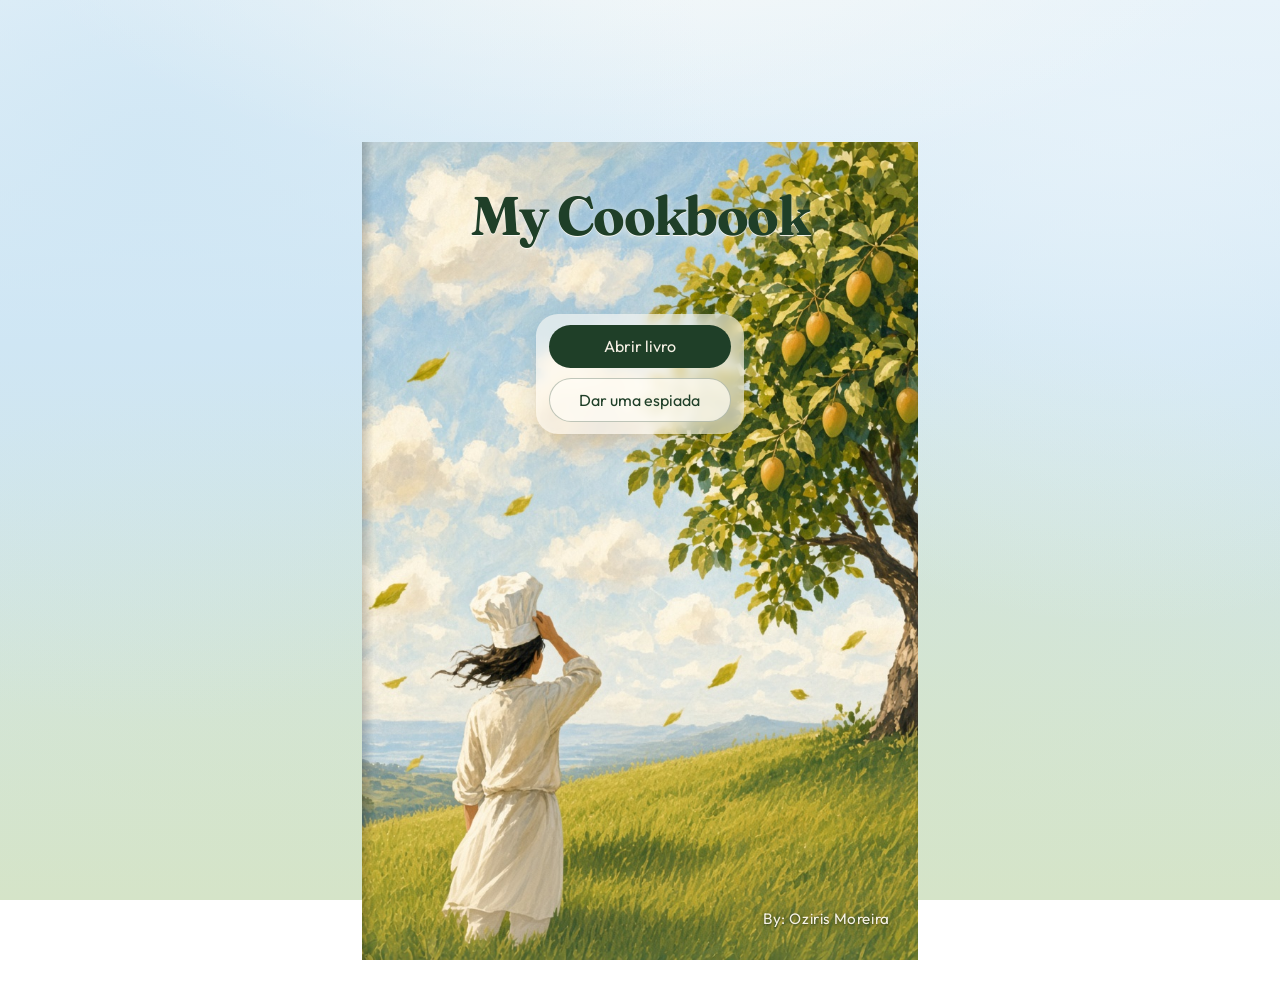
==== edit.html @ 3e357c85 "fix github error, add local db and sync" ====
<!DOCTYPE html>
<html lang="pt-BR">
  <head>
    <meta charset="UTF-8" />
    <meta name="viewport" content="width=device-width, initial-scale=1" />
    <meta name="theme-color" content="#2f5d3a" />
    <title>Editar receita · My Cookbook</title>
    <link rel="stylesheet" href="css/styles.css" />
    <link rel="manifest" href="manifest.webmanifest" />
    <link rel="icon" href="icons/icon.svg" type="image/svg+xml" />
  </head>
  <body>
    <div id="auth-gate"></div>
    <header class="site-header" data-site-header></header>
    <main class="page">
      <section class="panel">
        <h1 id="page-title">Nova receita</h1>
        <p class="hint">Salva direto no seu repositório público do GitHub. Visitantes não veem esta página sem o seu token.</p>
        <p class="status" data-status hidden></p>
        <form id="recipe-form" class="stack">
          <div class="row row--2">
            <label class="field">
              <span>Título</span>
              <input id="title" name="title" required />
            </label>
            <div class="field">
              <span>Categoria</span>
              <div class="catalog-picker">
                <input type="hidden" id="categoryId" name="categoryId" value="" />
                <button type="button" class="ingredient-picker__trigger" data-category-trigger data-picker-trigger aria-haspopup="dialog">
                  <span class="ingredient-picker__value is-placeholder">Selecione…</span>
                  <svg class="ingredient-picker__chevron" width="16" height="16" viewBox="0 0 16 16" fill="none" aria-hidden="true"><path d="M4 6l4 4 4-4" stroke="currentColor" stroke-width="1.5" stroke-linecap="round" stroke-linejoin="round"/></svg>
                </button>
              </div>
            </div>
          </div>
          <div class="field">
            <span>Imagem da receita</span>
            <div data-recipe-image></div>
          </div>

          <div class="toolbar toolbar--compact">
            <h2 class="toolbar__label">Grupos</h2>
            <button type="button" class="icon-btn" data-add-group aria-label="Adicionar grupo" title="Adicionar grupo">
              <svg width="20" height="20" viewBox="0 0 20 20" fill="none" aria-hidden="true">
                <path d="M10 4v12M4 10h12" stroke="currentColor" stroke-width="1.75" stroke-linecap="round"/>
              </svg>
            </button>
          </div>
          <div class="stack" data-groups-editor></div>

          <div class="actions">
            <button type="submit" class="btn btn--primary">Salvar receita</button>
            <button type="button" class="btn btn--danger" data-delete hidden>Excluir receita</button>
            <a class="btn btn--ghost" href="index.html?home=1">Cancelar</a>
          </div>
        </form>
      </section>
    </main>

    <script src="js/config.js"></script>
    <script src="js/github.js"></script>
    <script src="js/auth.js"></script>
    <script src="js/sync.js"></script>
    <script src="js/data.js"></script>
    <script src="js/ui.js"></script>
    <script src="js/shopping.js"></script>
    <script src="js/edit-recipe.js"></script>
  </body>
</html>
---- css/styles.css ----
@import url("https://fonts.googleapis.com/css2?family=Fraunces:opsz,wght@9..144,500;9..144,700&family=Outfit:wght@400;500;600&display=swap");

:root {
  --ink: #1c241c;
  --muted: #5d6a5d;
  --paper: #f7f2e6;
  --panel: rgba(255, 252, 246, 0.88);
  --line: rgba(28, 36, 28, 0.12);
  --leaf: #2f5d3a;
  --leaf-deep: #1f3f28;
  --ember: #c45c26;
  --ember-soft: #e8a06a;
  --sky: #cfe6f4;
  --sky-soft: #e8f3fa;
  --sun: #f7f2e6;
  --grass: #d5e4c8;
  --shadow: 0 18px 50px rgba(28, 36, 28, 0.14);
  --radius: 18px;
  --font-display: "Fraunces", Georgia, serif;
  --font-body: "Outfit", system-ui, sans-serif;
}

*,
*::before,
*::after {
  box-sizing: border-box;
}

html {
  scroll-behavior: smooth;
}

body {
  margin: 0;
  min-height: 100vh;
  font-family: var(--font-body);
  color: var(--ink);
  background:
    radial-gradient(ellipse 90% 55% at 50% -10%, rgba(255, 252, 246, 0.55), transparent 55%),
    radial-gradient(circle at 12% 18%, rgba(207, 230, 244, 0.85), transparent 42%),
    radial-gradient(circle at 88% 12%, rgba(232, 243, 250, 0.7), transparent 38%),
    radial-gradient(circle at 70% 85%, rgba(213, 228, 200, 0.55), transparent 42%),
    radial-gradient(circle at 20% 92%, rgba(213, 228, 200, 0.4), transparent 36%),
    linear-gradient(180deg, var(--sky-soft) 0%, var(--sky) 38%, var(--grass) 100%);
  background-attachment: fixed;
}

body.is-gated {
  overflow: hidden;
}

body.is-gated .site-header,
body.is-gated .book__chrome {
  visibility: hidden;
  pointer-events: none;
}

body.is-gated .book__stage {
  min-height: min(86vh, 820px);
}

body.is-gated .book__flip-slot {
  min-height: min(86vh, 820px);
  justify-content: center;
}


img {
  max-width: 100%;
  display: block;
}

a {
  color: inherit;
  text-decoration: none;
}

button,
input,
select,
textarea {
  font: inherit;
}

.site-header {
  position: sticky;
  top: 0;
  z-index: 20;
  backdrop-filter: blur(14px);
  -webkit-backdrop-filter: blur(14px);
  background: rgba(232, 243, 250, 0.72);
  border-bottom: 1px solid rgba(47, 93, 58, 0.1);
}

.site-header__inner {
  max-width: 1100px;
  margin: 0 auto;
  padding: 0.9rem 1.25rem;
  display: flex;
  align-items: center;
  justify-content: space-between;
  gap: 1rem;
}

.site-header__brand-row {
  display: flex;
  align-items: center;
  gap: 0.35rem;
  min-width: 0;
}

.brand {
  font-family: var(--font-display);
  font-weight: 700;
  font-size: 1.25rem;
  letter-spacing: -0.02em;
  color: var(--leaf-deep);
}

.site-nav {
  display: flex;
  flex-wrap: wrap;
  gap: 0.25rem;
  align-items: center;
}

.site-nav .icon-btn {
  color: var(--muted);
}

.site-nav .icon-btn.is-active,
.site-nav .icon-btn:hover {
  color: var(--leaf-deep);
  background: rgba(31, 63, 40, 0.08);
}

.site-nav .icon-btn.is-active {
  background: rgba(31, 63, 40, 0.12);
}

.site-nav .icon-btn.is-syncing {
  opacity: 0.65;
  pointer-events: none;
}

.page {
  max-width: 1100px;
  margin: 0 auto;
  padding: 1.5rem 1.25rem 4rem;
}

.toolbar {
  display: flex;
  flex-wrap: wrap;
  gap: 0.75rem;
  align-items: center;
  justify-content: space-between;
  margin-bottom: 1.25rem;
}

.toolbar--compact {
  justify-content: flex-start;
  gap: 0.35rem;
  margin-bottom: 0.75rem;
}

.toolbar__label {
  margin: 0;
  font-family: var(--font-display);
  font-size: 1.15rem;
  font-weight: 600;
  color: var(--ink);
}

.toolbar--compact strong.toolbar__label {
  font-family: inherit;
  font-size: 1rem;
}

.filters {
  display: flex;
  flex-wrap: wrap;
  gap: 0.5rem;
}

.chip {
  border: 1px solid var(--line);
  background: rgba(255, 252, 246, 0.7);
  color: var(--muted);
  border-radius: 999px;
  padding: 0.45rem 0.85rem;
  cursor: pointer;
  transition: background 0.2s ease, color 0.2s ease, transform 0.2s ease;
}

.chip.is-active,
.chip:hover {
  background: var(--leaf);
  border-color: var(--leaf);
  color: #fff;
  transform: translateY(-1px);
}

.recipe-grid {
  display: grid;
  grid-template-columns: repeat(auto-fill, minmax(240px, 1fr));
  gap: 1.15rem;
}

.recipe-card {
  display: flex;
  flex-direction: column;
  background: var(--panel);
  border: 1px solid var(--line);
  border-radius: var(--radius);
  overflow: hidden;
  box-shadow: var(--shadow);
  transition: transform 0.25s ease, box-shadow 0.25s ease;
  animation: riseIn 0.7s ease both;
}

.recipe-card:hover {
  transform: translateY(-4px);
  box-shadow: 0 24px 55px rgba(28, 36, 28, 0.18);
}

.recipe-card__media {
  aspect-ratio: 4 / 3;
  object-fit: cover;
  width: 100%;
  background: #d7cbb8;
}

.recipe-card__body {
  padding: 1rem 1.05rem 1.15rem;
}

.recipe-card__category {
  color: var(--ember);
  font-size: 0.8rem;
  text-transform: uppercase;
  letter-spacing: 0.08em;
  margin: 0 0 0.35rem;
}

.recipe-card__title {
  font-family: var(--font-display);
  font-size: 1.35rem;
  margin: 0;
}

.group {
  background: var(--panel);
  border: 1px solid var(--line);
  border-radius: var(--radius);
  padding: 1.25rem;
  margin-bottom: 1rem;
  box-shadow: var(--shadow);
  animation: riseIn 0.65s ease both;
}

.group h2 {
  font-family: var(--font-display);
  margin: 0 0 1rem;
  font-size: 1.6rem;
}

.group__columns {
  display: grid;
  gap: 1.25rem;
}

@media (min-width: 800px) {
  .group__columns {
    grid-template-columns: 1fr 1.1fr;
  }
}

.ingredient-list,
.step-list {
  list-style: none;
  margin: 0;
  padding: 0;
  display: grid;
  gap: 0.75rem;
}

.ingredient-item {
  display: grid;
  grid-template-columns: 52px 1fr auto;
  gap: 0.75rem;
  align-items: center;
}

.ingredient-item img {
  width: 52px;
  height: 52px;
  border-radius: 12px;
  object-fit: cover;
  background: #e7dfd0;
}

.step-list {
  counter-reset: step;
}

.step-list li {
  position: relative;
  padding-left: 2.4rem;
  line-height: 1.5;
}

.step-list li::before {
  counter-increment: step;
  content: counter(step);
  position: absolute;
  left: 0;
  top: 0;
  width: 1.7rem;
  height: 1.7rem;
  border-radius: 999px;
  display: grid;
  place-items: center;
  background: var(--leaf);
  color: #fff;
  font-size: 0.85rem;
}

.panel {
  background: var(--panel);
  border: 1px solid var(--line);
  border-radius: var(--radius);
  padding: 1.25rem;
  box-shadow: var(--shadow);
}

.panel + .panel {
  margin-top: 1rem;
}

.panel h1,
.panel h2 {
  font-family: var(--font-display);
  margin-top: 0;
}

.stack {
  display: grid;
  gap: 0.9rem;
}

.field {
  display: grid;
  gap: 0.35rem;
}

.field span {
  font-size: 0.92rem;
  color: var(--muted);
}

.field input,
.field select,
.field textarea {
  width: 100%;
  border: 1px solid var(--line);
  border-radius: 12px;
  padding: 0.7rem 0.85rem;
  background: #fffdf8;
}

.field textarea {
  min-height: 90px;
  resize: vertical;
}

.image-drop {
  display: flex;
  align-items: center;
  gap: 0.65rem;
  width: 100%;
  min-height: 5.5rem;
  padding: 0.75rem;
  border: 1.5px dashed var(--line);
  border-radius: 12px;
  background: #fffdf8;
  cursor: pointer;
  outline: none;
}

.image-drop:focus-visible,
.image-drop.is-dragover {
  border-color: var(--leaf);
  background: rgba(47, 93, 58, 0.06);
}

.image-drop__empty {
  flex: 1;
  min-width: 0;
  text-align: center;
  color: var(--muted);
  font-size: 0.95rem;
  line-height: 1.35;
}

.image-drop__preview {
  display: flex;
  align-items: center;
  gap: 0.35rem;
  flex-shrink: 0;
}

.image-drop__preview[hidden] {
  display: none !important;
}

.image-drop__img {
  width: 64px;
  height: 64px;
  max-width: 64px;
  border-radius: 10px;
  object-fit: cover;
  display: block;
  background: rgba(28, 36, 28, 0.06);
}

.image-drop__remove {
  flex-shrink: 0;
}

.row {
  display: grid;
  gap: 0.75rem;
}

@media (min-width: 700px) {
  .row--2 {
    grid-template-columns: 1fr 1fr;
  }
  .row--3 {
    grid-template-columns: 1fr 1fr 1fr;
  }
}

.btn[hidden],
[data-edit][hidden] {
  display: none !important;
}

.btn {
  display: inline-flex;
  align-items: center;
  justify-content: center;
  gap: 0.4rem;
  border: 0;
  border-radius: 999px;
  padding: 0.7rem 1.15rem;
  cursor: pointer;
  transition: transform 0.2s ease, background 0.2s ease;
}

.btn:hover {
  transform: translateY(-1px);
}

.btn:disabled {
  opacity: 0.6;
  cursor: not-allowed;
  transform: none;
}

.btn--primary {
  background: var(--leaf);
  color: #fff;
}

.btn--primary:hover {
  background: var(--leaf-deep);
}

.btn--ghost {
  background: transparent;
  border: 1px solid var(--line);
  color: var(--ink);
}

.btn--danger {
  background: #8f2f2f;
  color: #fff;
}

.btn--small {
  padding: 0.4rem 0.75rem;
  font-size: 0.9rem;
}

.actions {
  display: flex;
  flex-wrap: wrap;
  gap: 0.6rem;
}

.hint {
  color: var(--muted);
  font-size: 0.9rem;
  margin: 0;
}

.form-error,
.status {
  margin: 0;
  padding: 0.7rem 0.85rem;
  border-radius: 12px;
}

.form-error,
.status--error {
  background: #f8e4e0;
  color: #7a2e22;
}

.status--ok {
  background: #e2f0e4;
  color: #1f4a2a;
}

.status--info {
  background: #ebe7dc;
  color: var(--muted);
}

.group-editor {
  border: 1px dashed rgba(47, 93, 58, 0.35);
  border-radius: 16px;
  padding: 1rem;
  background: rgba(255, 252, 246, 0.55);
  display: grid;
  gap: 0.85rem;
}

.field-label {
  font-size: 0.92rem;
  color: var(--muted);
}

.field-control {
  width: 100%;
  border: 1px solid var(--line);
  border-radius: 12px;
  padding: 0.7rem 0.85rem;
  background: #fffdf8;
  font: inherit;
  color: inherit;
}

textarea.field-control {
  min-height: 90px;
  resize: vertical;
}

.group-editor__header {
  display: grid;
  gap: 0.35rem 0.5rem;
  grid-template-columns: max-content max-content 1fr;
  grid-template-areas:
    "glabel gremove ."
    "gname gname gname";
  align-items: center;
}

.group-editor__header .field-label {
  grid-area: glabel;
}

.group-editor__header .actions--row {
  grid-area: gremove;
  display: flex;
  align-items: center;
  justify-content: flex-start;
}

.group-editor__header .field-control {
  grid-area: gname;
}

.line-row {
  display: grid;
  gap: 0.35rem 0.5rem;
  align-items: center;
}

.line-row .actions--row {
  display: flex;
  align-items: center;
  justify-content: flex-start;
}

.line-row.ingredients {
  grid-template-columns: max-content max-content 1fr;
  grid-template-areas:
    "ilabel iremove ."
    "ipicker ipicker ipicker"
    "mlabel mlabel mlabel"
    "mctrl mctrl mctrl"
    "qlabel qlabel qlabel"
    "qctrl qctrl qctrl";
}

.line-row.ingredients .line-row__ilabel { grid-area: ilabel; }
.line-row.ingredients .actions--row { grid-area: iremove; }
.line-row.ingredients .line-row__ipicker { grid-area: ipicker; }
.line-row.ingredients .line-row__mlabel { grid-area: mlabel; }
.line-row.ingredients .line-row__mctrl { grid-area: mctrl; }
.line-row.ingredients .line-row__qlabel { grid-area: qlabel; }
.line-row.ingredients .line-row__qctrl { grid-area: qctrl; }

.line-row.steps {
  grid-template-columns: max-content max-content 1fr;
  grid-template-areas:
    "slabel sremove ."
    "sctrl sctrl sctrl";
}

.line-row.steps .line-row__slabel { grid-area: slabel; }
.line-row.steps .actions--row { grid-area: sremove; }
.line-row.steps .line-row__sctrl { grid-area: sctrl; }

@media (min-width: 800px) {
  .group-editor__header {
    grid-template-columns: 1fr auto;
    grid-template-areas:
      "glabel ."
      "gname gremove";
  }

  .group-editor__header .actions--row,
  .line-row .actions--row {
    justify-content: flex-end;
  }

  .line-row.ingredients {
    grid-template-columns: 1.4fr 0.9fr 0.7fr auto;
    grid-template-areas:
      "ilabel mlabel qlabel ."
      "ipicker mctrl qctrl iremove";
  }

  .line-row.steps {
    grid-template-columns: 1fr auto;
    grid-template-areas:
      "slabel ."
      "sctrl sremove";
  }
}

.line-row__ipicker,
.line-row__mctrl,
.catalog-picker {
  min-width: 0;
}

.catalog-picker {
  width: 100%;
}

.ingredient-picker__trigger {
  width: 100%;
  min-height: 2.75rem;
  display: flex;
  align-items: center;
  justify-content: space-between;
  gap: 0.5rem;
  text-align: left;
  border: 1px solid var(--line);
  border-radius: 12px;
  padding: 0.7rem 0.85rem;
  background: #fffdf8;
  color: var(--ink);
  cursor: pointer;
  font: inherit;
}

.ingredient-picker__trigger:hover {
  border-color: var(--leaf);
}

.ingredient-picker__value {
  flex: 1;
  min-width: 0;
  overflow: hidden;
  text-overflow: ellipsis;
  white-space: nowrap;
}

.ingredient-picker__value.is-placeholder {
  color: var(--muted);
}

.ingredient-picker__chevron {
  flex-shrink: 0;
  opacity: 0.55;
}

.editor-modal__footer {
  margin-top: 0.85rem;
  display: flex;
  flex-wrap: wrap;
  gap: 0.6rem;
  justify-content: flex-end;
}

.editor-modal__footer .btn {
  min-height: 2.75rem;
}

.editor-modal__body {
  display: grid;
  gap: 0.75rem;
}

.editor-modal__status {
  margin: 0;
}

.shopping-catalog-item__icon {
  width: 1.75rem;
  height: 1.75rem;
  flex-shrink: 0;
  display: grid;
  place-items: center;
  border-radius: 8px;
  background: rgba(47, 93, 58, 0.08);
  color: var(--leaf-deep);
}

.shopping-catalog-item__icon svg {
  display: block;
  width: 1rem;
  height: 1rem;
}

.catalog-grid {
  display: grid;
  grid-template-columns: repeat(auto-fill, minmax(180px, 1fr));
  gap: 0.85rem;
}

.catalog-card {
  background: #fffdf8;
  border: 1px solid var(--line);
  border-radius: 14px;
  overflow: hidden;
}

.catalog-card img {
  width: 100%;
  aspect-ratio: 1;
  object-fit: cover;
  background: #e7dfd0;
}

.catalog-card__body {
  padding: 0.75rem;
  display: grid;
  gap: 0.5rem;
}

.icon-btn,
.book-cover__back {
  display: grid;
  place-items: center;
  width: 2.25rem;
  height: 2.25rem;
  padding: 0;
  border: 0;
  border-radius: 999px;
  background: transparent;
  color: var(--ink);
  cursor: pointer;
}

.icon-btn:hover {
  background: rgba(31, 63, 40, 0.08);
  color: var(--leaf-deep);
}

.book__page--cover,
.book__page--cover.stf-page {
  padding: 0;
  overflow: hidden;
  border: 0;
  box-shadow: none;
  background-color: #7eb0d4;
  background-image:
    linear-gradient(90deg, rgba(0, 0, 0, 0.18), transparent 12px),
    url("../data/images/cover.png");
  background-position: left top, center;
  background-size: auto, cover;
  background-repeat: no-repeat;
}

.book-cover {
  position: relative;
  box-sizing: border-box;
  width: 100%;
  height: 100%;
  min-height: inherit;
  display: flex;
  flex-direction: column;
  justify-content: space-between;
  padding: clamp(1.15rem, 4vw, 2rem) clamp(1rem, 3.5vw, 1.75rem);
  color: var(--ink);
  background: transparent;
}

.book-cover [hidden] {
  display: none !important;
}

.book-cover__body {
  flex: 1;
  display: flex;
  flex-direction: column;
  justify-content: flex-start;
  align-items: center;
  gap: 0.85rem;
  min-height: 0;
  padding-top: clamp(0.35rem, 2vw, 0.85rem);
}

.book-cover__step {
  position: relative;
  display: grid;
  gap: 0.85rem;
  width: min(100%, 13rem);
  margin: 0 auto;
  justify-items: center;
}

.book-cover__panel {
  display: grid;
  gap: 0.65rem;
  width: 100%;
  margin-top: clamp(1.75rem, 10vh, 3.5rem);
  padding: 0.7rem 0.8rem;
  border-radius: calc(var(--radius) + 4px);
  background: rgba(255, 252, 246, 0.58);
  backdrop-filter: blur(6px);
  -webkit-backdrop-filter: blur(6px);
  box-shadow: 0 10px 28px rgba(28, 36, 28, 0.12);
}

.book-cover__back {
  position: absolute;
  top: 0;
  left: 0;
  z-index: 1;
  color: var(--leaf-deep);
  text-shadow: 0 1px 0 rgba(255, 252, 246, 0.7);
}

.book-cover__back:hover {
  background: rgba(255, 252, 246, 0.45);
  color: var(--leaf-deep);
}

.book-cover__title {
  font-family: var(--font-display);
  font-size: clamp(2.4rem, 8vw, 3.4rem);
  font-weight: 700;
  line-height: 1.05;
  margin: 0;
  letter-spacing: -0.03em;
  text-align: center;
  color: var(--leaf-deep);
  white-space: nowrap;
  text-shadow:
    0 1px 0 rgba(255, 252, 246, 0.85),
    0 2px 10px rgba(255, 252, 246, 0.55);
}

.book-cover__actions,
.book-cover__cook {
  display: grid;
  gap: 0.65rem;
}

.book-cover .btn--primary {
  background: var(--leaf-deep);
  color: #f7f2e6;
  border-color: var(--leaf-deep);
}

.book-cover .btn--primary:hover {
  background: #152418;
  color: #fffdf8;
  border-color: #152418;
}

.book-cover .btn--ghost {
  background: rgba(255, 252, 246, 0.72);
  color: var(--leaf-deep);
  border: 1px solid rgba(31, 63, 40, 0.28);
}

.book-cover .btn--ghost:hover {
  background: rgba(255, 252, 246, 0.92);
  border-color: rgba(31, 63, 40, 0.45);
}

.book-cover .field input {
  background: rgba(255, 252, 246, 0.85);
  border-color: rgba(31, 63, 40, 0.22);
  color: var(--ink);
}

.book-cover .field input::placeholder {
  color: rgba(28, 36, 28, 0.45);
}

.book-cover .form-error {
  color: #9a3b28;
}

.book-cover__byline {
  margin: 0;
  align-self: flex-end;
  text-align: right;
  font-family: var(--font-body);
  font-size: 0.95rem;
  letter-spacing: 0.04em;
  color: #f7f2e6;
  text-shadow:
    0 1px 2px rgba(20, 40, 20, 0.55),
    0 0 8px rgba(20, 40, 20, 0.35);
}

.empty {
  padding: 2rem;
  text-align: center;
  color: var(--muted);
  border: 1px dashed var(--line);
  border-radius: var(--radius);
}

.tabs {
  display: flex;
  gap: 0.5rem;
  flex-wrap: wrap;
  margin-bottom: 1rem;
}

.tabs button.is-active {
  background: var(--leaf);
  color: #fff;
  border-color: var(--leaf);
}

@keyframes riseIn {
  from {
    opacity: 0;
    transform: translateY(14px);
  }
  to {
    opacity: 1;
    transform: translateY(0);
  }
}

/* —— Book shell —— */
body.is-reading .site-nav,
body.is-shopping .site-nav,
body.is-editing .site-nav,
body.is-managing .site-nav,
body.is-standalone-form .site-nav {
  visibility: hidden;
  pointer-events: none;
}

.page-chrome {
  display: flex;
  align-items: center;
  min-height: 2.5rem;
  max-width: 1100px;
  margin: 0 auto;
  padding: 0.75rem 1.25rem 0;
}

.page-chrome .icon-btn {
  color: var(--muted);
}

.page-chrome .icon-btn:hover {
  color: var(--leaf-deep);
}

.page--book {
  max-width: 1200px;
  padding: 1rem 2.75rem 2rem;
}

.book {
  display: grid;
  gap: 1rem;
}

.book__chrome {
  display: grid;
  grid-template-columns: auto auto;
  align-items: center;
  justify-content: space-between;
  column-gap: 0.75rem;
  row-gap: 0.75rem;
  min-height: 2.75rem;
}

.book__modes {
  grid-column: 1;
  grid-row: 1;
  justify-self: start;
}

.book__actions {
  grid-column: 2;
  grid-row: 1;
  justify-self: end;
}

.book__search {
  grid-column: 1 / -1;
  grid-row: 2;
  display: block;
  min-width: 0;
}

.book__reading-bar,
.book__shopping-bar {
  grid-column: 1 / -1;
  grid-row: 1;
  min-height: 2.5rem;
}

body.is-reading .book__modes,
body.is-reading .book__actions,
body.is-shopping .book__modes,
body.is-shopping .book__actions,
body.is-editing .book__modes,
body.is-editing .book__actions,
body.is-managing .book__modes,
body.is-managing .book__actions {
  visibility: hidden;
  pointer-events: none;
}

.book__modes,
.book__actions {
  display: inline-flex;
  gap: 0.35rem;
  padding: 0.25rem;
  border-radius: 999px;
  background: rgba(255, 252, 246, 0.82);
  border: 1px solid rgba(47, 93, 58, 0.14);
  box-shadow: 0 4px 14px rgba(28, 36, 28, 0.06);
}

.book__actions {
  position: relative;
}

.book__search input {
  width: 100%;
  min-height: 2.5rem;
  border: 1px solid rgba(47, 93, 58, 0.16);
  border-radius: 999px;
  padding: 0.55rem 1rem;
  background: rgba(255, 252, 246, 0.92);
  color: var(--ink);
  box-shadow: 0 2px 10px rgba(28, 36, 28, 0.04);
}

.book__search input::placeholder {
  color: var(--muted);
}

.book__search input:focus {
  outline: none;
  border-color: rgba(47, 93, 58, 0.45);
  box-shadow: 0 0 0 3px rgba(47, 93, 58, 0.12);
}

.visually-hidden {
  position: absolute;
  width: 1px;
  height: 1px;
  padding: 0;
  margin: -1px;
  overflow: hidden;
  clip: rect(0, 0, 0, 0);
  white-space: nowrap;
  border: 0;
}

.book__modes[hidden],
.book__actions[hidden],
.book__search[hidden],
.book__reading-bar[hidden],
.book__shopping-bar[hidden] {
  display: none !important;
}

.book__mode-btn[aria-disabled="true"] {
  opacity: 0.45;
  cursor: not-allowed;
}

.book__mode-btn[aria-disabled="true"]:hover {
  color: var(--muted);
  background: transparent;
}

.book-filter {
  position: absolute;
  top: calc(100% + 0.5rem);
  right: 0;
  z-index: 30;
  width: min(16.5rem, calc(100vw - 2.5rem));
  padding: 0.85rem;
  border-radius: 14px;
  border: 1px solid var(--line);
  background: rgba(255, 252, 246, 0.96);
  box-shadow: var(--shadow);
}

.book-filter[hidden] {
  display: none !important;
}

.book-filter__title {
  margin: 0 0 0.65rem;
  font-size: 0.85rem;
  font-weight: 700;
  color: var(--leaf-deep);
}

.book-filter__list {
  display: grid;
  gap: 0.35rem;
  max-height: 12rem;
  overflow-y: auto;
  margin-bottom: 0.85rem;
}

.book-filter__option {
  display: flex;
  align-items: center;
  gap: 0.55rem;
  min-height: 2.25rem;
  padding: 0.2rem 0.15rem;
  font-size: 0.95rem;
  cursor: pointer;
}

.book-filter__option input {
  width: 1.1rem;
  height: 1.1rem;
  accent-color: var(--leaf);
  flex-shrink: 0;
}

.book-filter__empty {
  margin: 0;
  color: var(--muted);
  font-size: 0.9rem;
}

.book-filter__actions {
  display: flex;
  flex-wrap: wrap;
  justify-content: flex-end;
  gap: 0.45rem;
}

.book__mode-btn {
  display: grid;
  place-items: center;
  width: 2.5rem;
  height: 2.5rem;
  border: 0;
  border-radius: 999px;
  background: transparent;
  color: var(--muted);
  cursor: pointer;
}

.book__mode-btn[aria-pressed="true"] {
  background: var(--leaf-deep);
  color: #f7f2e6;
}

.book__mode-btn:hover:not([aria-pressed="true"]) {
  color: var(--leaf-deep);
  background: rgba(47, 93, 58, 0.1);
}

.book__reading-bar {
  display: flex;
  flex-wrap: wrap;
  gap: 0.5rem;
  align-items: center;
  justify-content: space-between;
  width: 100%;
}

.book__reading-bar .icon-btn {
  color: var(--muted);
}

.book__reading-bar .icon-btn:hover {
  color: var(--leaf-deep);
}

.book__stage {
  position: relative;
  overflow: visible;
}

.book__nav {
  position: absolute;
  z-index: 20;
  background: rgba(255, 252, 246, 0.92);
  border: 1px solid rgba(47, 93, 58, 0.14);
  box-shadow: 0 4px 14px rgba(28, 36, 28, 0.08);
  color: var(--leaf-deep);
}

.book__nav--prev {
  left: -2.35rem;
  top: 50%;
  transform: translateY(-50%);
}

.book__nav--next {
  right: -2.35rem;
  top: 50%;
  transform: translateY(-50%);
}

.book__nav[hidden] {
  display: none !important;
}

.book__flip-slot {
  position: relative;
  width: 100%;
  min-height: min(70vh, 640px);
  display: flex;
  justify-content: flex-start;
  align-items: flex-start;
}

.book__flip-slot[hidden] {
  display: none !important;
}

.book__flip {
  margin: 0;
  width: 100%;
}

.book__flip-spine {
  display: none;
}

.book__flip-slot:not([hidden]) .book__flip-spine {
  display: block;
  position: absolute;
  left: 0;
  top: 0;
  bottom: auto;
  width: 8px;
  height: 0;
  z-index: 10;
  pointer-events: none;
  background:
    linear-gradient(
      90deg,
      rgba(28, 36, 28, 0.28),
      rgba(255, 252, 246, 0.35) 45%,
      rgba(28, 36, 28, 0.2)
    );
  box-shadow: inset 0 0 12px rgba(28, 36, 28, 0.18);
}

.book__spread {
  display: grid;
  grid-template-columns: 8px 1fr;
  min-height: min(70vh, 640px);
  border-radius: 0 16px 16px 0;
  overflow: hidden;
  box-shadow: var(--shadow);
  border: 1px solid rgba(28, 36, 28, 0.16);
  border-left: 0;
  background: #c4b59a;
}

.book__spread[hidden] {
  display: none !important;
}

.book__spine {
  display: block;
  background:
    linear-gradient(
      90deg,
      rgba(28, 36, 28, 0.28),
      rgba(255, 252, 246, 0.35) 45%,
      rgba(28, 36, 28, 0.2)
    );
  box-shadow: inset 0 0 12px rgba(28, 36, 28, 0.18);
}

.book__page {
  position: relative;
  min-height: min(70vh, 640px);
  padding: 1.15rem 1.1rem 1.35rem;
  overflow: hidden;
  background:
    radial-gradient(ellipse 120% 80% at 50% 0%, rgba(255, 252, 246, 0.55), transparent 55%),
    radial-gradient(ellipse 90% 70% at 100% 100%, rgba(28, 36, 28, 0.04), transparent 50%),
    linear-gradient(90deg, rgba(28, 36, 28, 0.07), transparent 16px),
    linear-gradient(
      165deg,
      #faf6ec 0%,
      var(--paper) 42%,
      #f0e8d6 100%
    );
  color: var(--ink);
}

.stf-page {
  height: 100%;
  box-shadow: 0 2px 10px rgba(28, 36, 28, 0.07);
  border: 1px solid rgba(47, 93, 58, 0.12);
}

.stf-page .book-preview {
  height: 100%;
}

.book__page--left {
  display: none;
}

.book__page--right {
  display: block;
  border-radius: 0;
  box-shadow: inset 10px 0 14px -12px rgba(28, 36, 28, 0.35);
}

.book__page.is-scrollable {
  overflow-y: auto;
  -webkit-overflow-scrolling: touch;
}

.book__page.is-blank {
  background:
    linear-gradient(90deg, rgba(28, 36, 28, 0.05), transparent 14px),
    linear-gradient(165deg, #f3ebe0 0%, #ebe2d2 100%);
}

.favorite-btn {
  display: grid;
  place-items: center;
  width: 2.5rem;
  height: 2.5rem;
  padding: 0;
  border: 0;
  border-radius: 999px;
  background: rgba(255, 252, 246, 0.92);
  color: rgba(47, 93, 58, 0.45);
  cursor: pointer;
  box-shadow: 0 1px 4px rgba(40, 28, 18, 0.12);
  flex-shrink: 0;
}

.favorite-btn:hover:not([aria-pressed="true"]) {
  color: rgba(196, 92, 38, 0.65);
  background: #fff;
}

.favorite-btn[aria-pressed="true"] {
  color: var(--ember);
}

.favorite-btn[aria-pressed="true"]:hover {
  color: var(--ember);
  background: #fff;
}

.favorite-btn:focus-visible {
  outline: 2px solid var(--leaf);
  outline-offset: 2px;
}

.book-preview {
  display: grid;
  gap: 0.85rem;
  height: 100%;
  align-content: start;
  width: 100%;
}

.book-preview__media-wrap {
  position: relative;
  display: block;
  width: 100%;
}

.book-preview__media-btn {
  display: block;
  width: 100%;
  border: 0;
  padding: 0;
  background: none;
  cursor: pointer;
  border-radius: 12px;
}

.book-preview__media {
  display: block;
  width: 100%;
  aspect-ratio: 4 / 3;
  object-fit: cover;
  border-radius: 14px;
  background: linear-gradient(145deg, var(--sky-soft), var(--grass));
  border: 1px solid rgba(47, 93, 58, 0.12);
  box-shadow: 0 6px 18px rgba(28, 36, 28, 0.06);
}

.book-preview__favorite {
  position: absolute;
  right: 0.55rem;
  bottom: 0.55rem;
  z-index: 2;
}

.book-preview__text {
  display: grid;
  gap: 0.35rem;
  border: 0;
  background: none;
  padding: 0;
  text-align: left;
  cursor: pointer;
  color: inherit;
  width: 100%;
  font: inherit;
}

.book-preview__category {
  margin: 0;
  color: var(--leaf);
  font-size: 0.78rem;
  text-transform: uppercase;
  letter-spacing: 0.08em;
}

.book-preview__title {
  margin: 0;
  font-family: var(--font-display);
  font-size: clamp(1.45rem, 4vw, 2rem);
  line-height: 1.15;
  color: var(--leaf-deep);
}

.book-preview__title::after,
.book-read__title::after {
  content: "";
  display: block;
  width: 2.75rem;
  height: 0.55rem;
  margin-top: 0.45rem;
  background:
    radial-gradient(ellipse 55% 70% at 28% 55%, var(--leaf) 0 42%, transparent 44%),
    radial-gradient(ellipse 50% 65% at 72% 45%, #4a7a52 0 40%, transparent 42%),
    linear-gradient(90deg, transparent 8%, rgba(47, 93, 58, 0.45) 20%, rgba(47, 93, 58, 0.45) 80%, transparent 92%);
  background-size: 0.55rem 0.45rem, 0.5rem 0.4rem, 100% 2px;
  background-position: 0.15rem 55%, 2rem 40%, 0 55%;
  background-repeat: no-repeat;
  opacity: 0.85;
}

.book-list {
  display: grid;
  gap: 0.55rem;
  align-content: start;
}

.book-list__row {
  display: grid;
  grid-template-columns: minmax(0, 1fr) auto;
  gap: 0.25rem;
  align-items: center;
  width: 100%;
  padding: 0.45rem;
  border: 1px solid transparent;
  border-radius: 14px;
  background: rgba(255, 252, 246, 0.45);
}

.book-list__row:hover,
.book-list__row:focus-within {
  border-color: rgba(47, 93, 58, 0.22);
  background: rgba(255, 252, 246, 0.88);
}

.book-list__open {
  display: grid;
  grid-template-columns: 56px minmax(0, 1fr);
  gap: 0.75rem;
  align-items: center;
  min-width: 0;
  border: 0;
  background: none;
  padding: 0;
  text-align: left;
  cursor: pointer;
  color: inherit;
  font: inherit;
}

.book-list__thumb {
  width: 56px;
  height: 56px;
  object-fit: cover;
  border-radius: 12px;
  background: linear-gradient(145deg, var(--sky-soft), var(--grass));
}

.book-list__meta {
  min-width: 0;
}

.book-list__category {
  margin: 0;
  color: var(--leaf);
  font-size: 0.72rem;
  text-transform: uppercase;
  letter-spacing: 0.07em;
}

.book-list__title {
  margin: 0.15rem 0 0;
  font-family: var(--font-display);
  font-size: 1.05rem;
  line-height: 1.2;
}

.book-list__favorite {
  background: transparent;
  box-shadow: none;
}

.book-read {
  display: grid;
  gap: 0.85rem;
  align-content: start;
}

.book-read__header {
  display: flex;
  align-items: center;
  justify-content: space-between;
  gap: 0.75rem;
  min-width: 0;
}

.book-read__eyebrow {
  margin: 0;
  min-width: 0;
  overflow: hidden;
  text-overflow: ellipsis;
  white-space: nowrap;
  color: var(--leaf);
  font-size: 0.78rem;
  text-transform: uppercase;
  letter-spacing: 0.08em;
}

.book-read__favorite {
  background: transparent;
  box-shadow: none;
}

.book-read__title {
  margin: 0;
  font-family: var(--font-display);
  font-size: clamp(1.6rem, 4vw, 2.2rem);
  line-height: 1.15;
  color: var(--leaf-deep);
}

.book-read__media {
  width: 100%;
  max-height: 220px;
  object-fit: cover;
  border-radius: 14px;
  border: 1px solid rgba(47, 93, 58, 0.12);
  background: linear-gradient(145deg, var(--sky-soft), var(--grass));
  box-shadow: 0 6px 18px rgba(28, 36, 28, 0.06);
}

.book-read__section-title {
  margin: 0.35rem 0 0;
  font-family: var(--font-display);
  font-size: 1.25rem;
}

.book-read__label {
  margin: 0.5rem 0 0.25rem;
  font-size: 0.8rem;
  text-transform: uppercase;
  letter-spacing: 0.06em;
  color: var(--muted);
}

.book-read .ingredient-list,
.book-read .step-list {
  gap: 0.55rem;
}

.book-read .ingredient-item {
  grid-template-columns: 40px 1fr auto;
  gap: 0.55rem;
}

.book-read .ingredient-item img {
  width: 40px;
  height: 40px;
  border-radius: 8px;
}

.book-measure {
  position: absolute;
  left: -9999px;
  top: 0;
  visibility: hidden;
  pointer-events: none;
}

@media (max-width: 799px) {
  .page--book {
    padding-left: 0;
    padding-right: 1.25rem;
  }

  .book {
    grid-template-columns: 1fr 1fr;
    gap: 1.15rem;
  }

  .book__chrome {
    display: contents;
  }

  .book__search,
  .book__reading-bar,
  .book__shopping-bar {
    grid-column: 1 / -1;
    grid-row: 1;
    padding-left: 1.25rem;
  }

  .book__stage {
    grid-column: 1 / -1;
    grid-row: 2;
  }

  .book__modes {
    grid-column: 1;
    grid-row: 3;
    justify-self: start;
    margin-left: 1.25rem;
  }

  .book__actions {
    grid-column: 2;
    grid-row: 3;
    justify-self: end;
  }

  .book-filter {
    top: auto;
    bottom: calc(100% + 0.5rem);
    right: 0;
    width: min(16.5rem, calc(100vw - 2rem));
  }

  .book__nav--prev,
  .book__nav--next {
    top: auto;
    bottom: 14%;
    transform: none;
  }

  .book__nav--prev {
    left: 0.85rem;
  }

  .book__nav--next {
    right: 0.55rem;
  }
}

@media (min-width: 800px) {
  .book__chrome {
    grid-template-columns: auto minmax(0, 1fr) auto;
    justify-content: stretch;
  }

  .book__modes {
    grid-column: 1;
    grid-row: 1;
  }

  .book__search {
    grid-column: 2;
    grid-row: 1;
    max-width: 22rem;
    width: 100%;
    justify-self: center;
  }

  .book__actions {
    grid-column: 3;
    grid-row: 1;
  }

  .book__reading-bar,
  .book__shopping-bar {
    grid-column: 1 / -1;
    grid-row: 1;
  }

  body.is-reading .book__chrome,
  body.is-shopping .book__chrome,
  body.is-editing .book__chrome,
  body.is-managing .book__chrome {
    grid-template-columns: minmax(0, 1fr);
  }

  body.is-reading .book__modes,
  body.is-reading .book__actions,
  body.is-shopping .book__modes,
  body.is-shopping .book__actions,
  body.is-editing .book__modes,
  body.is-editing .book__actions,
  body.is-managing .book__modes,
  body.is-managing .book__actions {
    display: none !important;
  }

  .book__flip-slot {
    min-height: min(72vh, 680px);
    justify-content: center;
  }

  .book__flip {
    margin: 0 auto;
    width: auto;
  }

  .book__flip-spine,
  .book__flip-slot:not([hidden]) .book__flip-spine {
    display: none !important;
  }

  body.is-gated.cover-moving .book-cover {
    pointer-events: none;
  }

  .book__spread {
    grid-template-columns: 1fr 14px 1fr;
    min-height: min(72vh, 680px);
    border-radius: 18px;
    border: 1px solid rgba(28, 36, 28, 0.16);
  }

  .book__page {
    min-height: min(72vh, 680px);
    padding: 1.35rem 1.4rem 1.5rem;
  }

  .book__page--left {
    display: block;
    background:
      linear-gradient(90deg, rgba(28, 36, 28, 0.06), transparent 18px),
      repeating-linear-gradient(
        transparent,
        transparent 27px,
        rgba(47, 93, 58, 0.03) 28px
      ),
      #efe8dc;
    border-radius: 16px 0 0 16px;
    box-shadow: none;
  }

  .book__page--right {
    background:
      linear-gradient(270deg, rgba(28, 36, 28, 0.06), transparent 18px),
      repeating-linear-gradient(
        transparent,
        transparent 27px,
        rgba(47, 93, 58, 0.03) 28px
      ),
      #efe8dc;
    border-radius: 0 16px 16px 0;
    box-shadow: none;
  }

  .book__page.is-scrollable {
    overflow: hidden;
  }
}

.book__reading-actions,
.book__shopping-actions {
  display: inline-flex;
  gap: 0.25rem;
  align-items: center;
  margin-left: auto;
}

.book__shopping-bar {
  display: flex;
  flex-wrap: wrap;
  gap: 0.5rem;
  align-items: center;
  justify-content: space-between;
  width: 100%;
}

.book__shopping-bar .icon-btn {
  color: var(--muted);
}

.book__shopping-bar .icon-btn:hover {
  color: var(--leaf-deep);
}

.shopping-page {
  display: grid;
  gap: 1rem;
  padding: 0.25rem 0.1rem 1rem;
}

.panel--in-book,
.book-form.panel {
  background: transparent;
  border: 0;
  box-shadow: none;
  border-radius: 0;
  padding: 0.15rem 0.1rem 1rem;
  max-width: 100%;
}

.book-form .tabs {
  display: flex;
  flex-wrap: wrap;
  gap: 0.35rem;
}

.book-form .tabs .btn {
  min-height: 2.5rem;
}

.book-form .catalog-grid {
  grid-template-columns: 1fr;
}

.book-form .row--2 {
  grid-template-columns: 1fr;
}

.book-form .actions {
  display: flex;
  flex-wrap: wrap;
  gap: 0.5rem;
}

.book-form .actions .btn {
  min-height: 2.75rem;
}

@media (min-width: 700px) {
  .book-form .row--2 {
    grid-template-columns: 1fr 1fr;
  }

  .book-form .catalog-grid {
    grid-template-columns: repeat(auto-fill, minmax(180px, 1fr));
  }
}

.shopping-page__title {
  margin: 0;
  font-family: var(--font-display);
  font-size: 1.55rem;
  color: var(--leaf-deep);
}

.shopping-page__list {
  display: grid;
  gap: 0.35rem;
}

.shopping-page__empty {
  margin: 0;
  padding: 0.75rem 0.25rem;
  color: var(--muted);
  font-size: 0.95rem;
}

.shopping-row {
  display: grid;
  grid-template-columns: 2.5rem 40px minmax(0, 1fr) auto;
  gap: 0.4rem 0.5rem;
  align-items: center;
  padding: 0.45rem 0.2rem;
  border-radius: 10px;
}

.shopping-row.is-checked {
  opacity: 0.55;
  filter: grayscale(0.35);
  color: var(--muted);
}

.shopping-row.is-checked .shopping-row__name,
.shopping-row.is-checked .shopping-row__amount,
.shopping-row.is-checked .shopping-row__qty {
  color: var(--muted);
}

.shopping-row.is-checked .shopping-row__name {
  text-decoration: line-through;
}

.shopping-row__qty {
  font-weight: 700;
  font-variant-numeric: tabular-nums;
  min-width: 1.75rem;
  text-align: center;
}

.shopping-row__stepper {
  display: inline-flex;
  align-items: center;
  gap: 0.15rem;
}

.shopping-step {
  width: 2rem;
  height: 2rem;
  min-width: 2rem;
  padding: 0;
  font-size: 1.1rem;
  line-height: 1;
}

.shopping-row__icon {
  width: 40px;
  height: 40px;
  object-fit: contain;
  max-width: 100%;
}

.shopping-row__meta {
  min-width: 0;
  display: grid;
  gap: 0.1rem;
}

.shopping-row__name {
  font-weight: 600;
  overflow-wrap: anywhere;
}

.shopping-row__amount {
  font-size: 0.8rem;
  color: var(--muted);
}

.shopping-check-btn {
  border: 0;
  background: transparent;
  padding: 0;
  width: 2.5rem;
  height: 2.5rem;
  cursor: pointer;
  display: inline-flex;
  align-items: center;
  justify-content: center;
}

.shopping-check__mark {
  display: block;
  flex-shrink: 0;
}

.shopping-check {
  position: relative;
  display: grid;
  grid-template-columns: auto minmax(0, 1fr);
  align-items: center;
  gap: 0.55rem;
  cursor: pointer;
}

.shopping-check input {
  position: absolute;
  width: 1px;
  height: 1px;
  opacity: 0;
  pointer-events: none;
}

.shopping-check__box {
  width: 1.35rem;
  height: 1.35rem;
  border: 1.75px solid var(--leaf);
  border-radius: 4px;
  background: #fff;
  flex-shrink: 0;
  position: relative;
}

.shopping-check input:checked + .shopping-check__box {
  border-color: #1f8f4e;
  background: #1f8f4e;
}

.shopping-check input:checked + .shopping-check__box::after {
  content: "";
  position: absolute;
  left: 0.28rem;
  top: 0.05rem;
  width: 0.4rem;
  height: 0.75rem;
  border: solid #fff;
  border-width: 0 2.5px 2.5px 0;
  transform: rotate(45deg);
}

.shopping-check--all {
  margin: 0 0 0.75rem;
  font-weight: 600;
  grid-template-columns: auto minmax(0, 1fr);
}

body:has(.shopping-modal:not([hidden])) {
  overflow: hidden;
}

body:has(.shopping-modal:not([hidden])) .book__page.is-scrollable {
  overflow: hidden;
}

.shopping-modal {
  position: fixed;
  inset: 0;
  z-index: 40;
  display: grid;
  place-items: end center;
  padding: 0.75rem;
}

.shopping-modal[hidden] {
  display: none !important;
}

.shopping-modal__backdrop {
  position: absolute;
  inset: 0;
  background: rgba(28, 36, 28, 0.35);
}

.shopping-modal__panel {
  position: relative;
  z-index: 1;
  width: min(28rem, 100%);
  max-height: min(85vh, 40rem);
  display: flex;
  flex-direction: column;
  padding: 1rem;
  border-radius: 16px 16px 12px 12px;
  border: 1px solid var(--line);
  background: #fffcf6;
  box-shadow: var(--shadow);
}

.shopping-modal__header {
  display: flex;
  align-items: center;
  justify-content: space-between;
  gap: 0.5rem;
  margin-bottom: 0.75rem;
}

.shopping-modal__title {
  margin: 0;
  font-size: 1.05rem;
  color: var(--leaf-deep);
}

.shopping-modal__search input {
  width: 100%;
  min-height: 2.5rem;
  border: 1px solid var(--line);
  border-radius: 999px;
  padding: 0.55rem 1rem;
  background: #fff;
  margin-bottom: 0.75rem;
}

.shopping-modal__list {
  overflow: auto;
  overscroll-behavior: contain;
  display: grid;
  gap: 0.4rem;
  min-height: 0;
  flex: 1;
  align-content: start;
}

.shopping-modal__footer {
  margin-top: 0.85rem;
  display: flex;
  justify-content: stretch;
}

.shopping-modal__footer .btn {
  width: 100%;
}

.similar-confirm__list {
  margin: 0.75rem 0 0;
  padding: 0;
  list-style: none;
  display: grid;
  gap: 0.45rem;
}

.similar-confirm__list li {
  border: 1px solid var(--line);
  border-radius: 12px;
  background: #fff;
  padding: 0.7rem 0.85rem;
  min-height: 2.75rem;
  display: flex;
  align-items: center;
}

.shopping-catalog-item {
  display: grid;
  grid-template-columns: 40px minmax(0, 1fr);
  gap: 0.65rem;
  align-items: center;
  text-align: left;
  border: 1px solid var(--line);
  border-radius: 12px;
  background: #fff;
  padding: 0.55rem 0.7rem;
  min-height: 3rem;
  cursor: pointer;
  color: inherit;
}

.shopping-catalog-item.shopping-catalog-item--action {
  display: flex;
  align-items: center;
  justify-content: flex-start;
  gap: 0.65rem;
  font-weight: 600;
  color: var(--leaf-deep);
}

.shopping-catalog-item--text {
  grid-template-columns: minmax(0, 1fr);
}

.shopping-catalog-item:hover {
  border-color: var(--leaf);
  background: rgba(47, 93, 58, 0.06);
}

.shopping-catalog-item img {
  width: 40px;
  height: 40px;
  object-fit: contain;
  max-width: 100%;
}

.shopping-recipe-line {
  grid-template-columns: auto auto 36px minmax(0, 1fr);
  padding: 0.45rem 0.35rem;
  border-radius: 10px;
}

.shopping-recipe-line:hover {
  background: rgba(47, 93, 58, 0.05);
}

.shopping-recipe-line img {
  width: 36px;
  height: 36px;
  object-fit: contain;
  max-width: 100%;
}

.shopping-recipe-line__qty {
  font-size: 0.85rem;
  color: var(--muted);
  min-width: 3.5rem;
}

.shopping-recipe-line__name {
  font-weight: 600;
  overflow-wrap: anywhere;
}

@media (min-width: 700px) {
  .shopping-modal {
    place-items: center;
  }

  .shopping-modal__panel {
    border-radius: 16px;
  }
}

@media (prefers-reduced-motion: reduce) {
  *,
  *::before,
  *::after {
    animation: none !important;
    transition: none !important;
  }
}
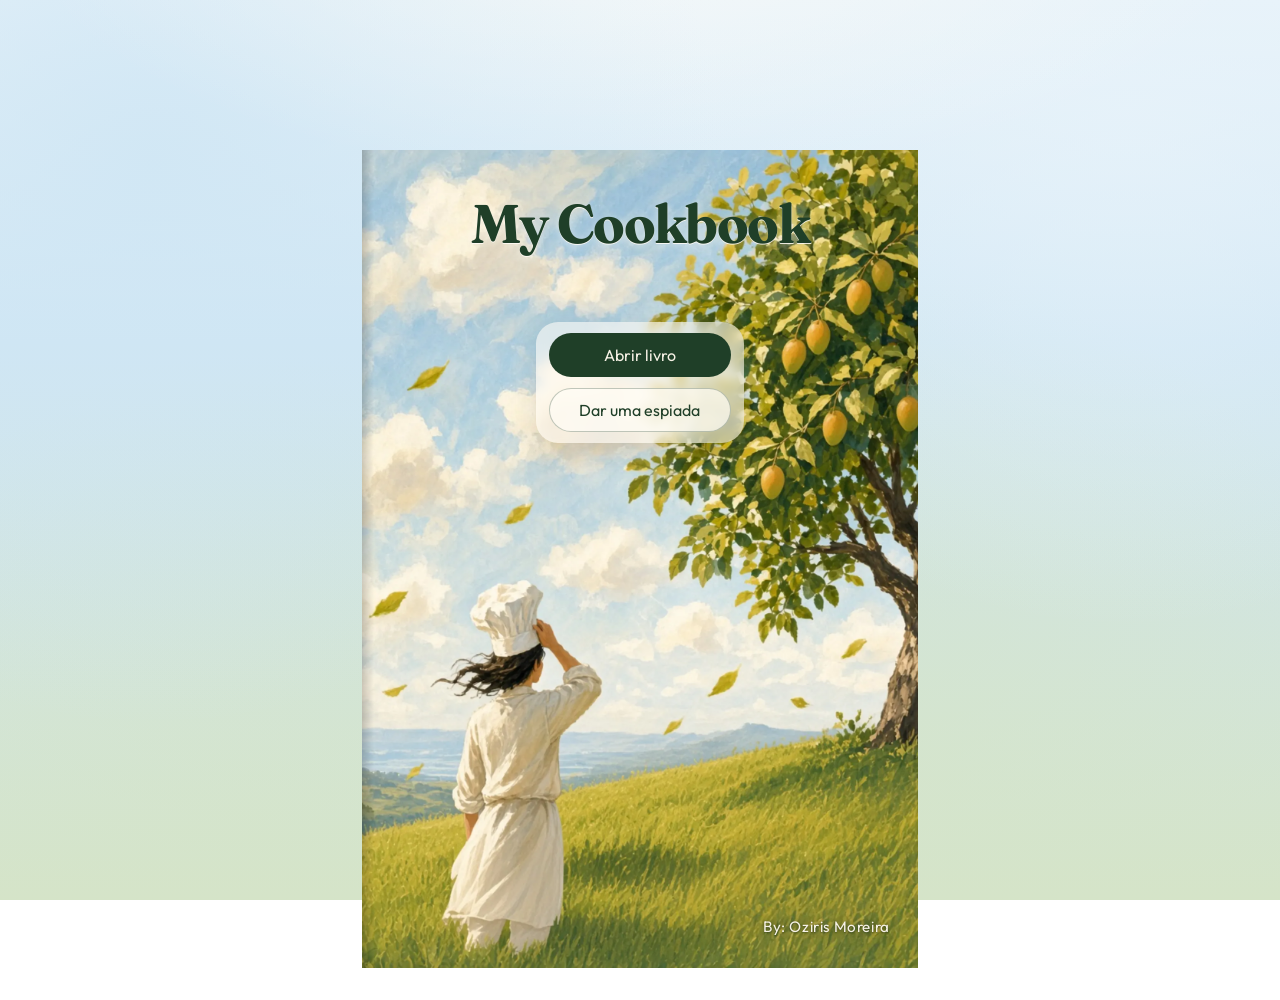
==== commit a2b14d3e: "various optimizations" ====
--- a/edit.html
+++ b/edit.html
@@ -5,6 +5,12 @@
     <meta name="viewport" content="width=device-width, initial-scale=1" />
     <meta name="theme-color" content="#2f5d3a" />
     <title>Editar receita · My Cookbook</title>
+    <link rel="preconnect" href="https://fonts.googleapis.com" />
+    <link rel="preconnect" href="https://fonts.gstatic.com" crossorigin />
+    <link
+      href="https://fonts.googleapis.com/css2?family=Fraunces:opsz,wght@9..144,500;9..144,700&family=Outfit:wght@400;500;600&display=swap"
+      rel="stylesheet"
+    />
     <link rel="stylesheet" href="css/styles.css" />
     <link rel="manifest" href="manifest.webmanifest" />
     <link rel="icon" href="icons/icon.svg" type="image/svg+xml" />
@@ -49,7 +55,7 @@
           </div>
           <div class="stack" data-groups-editor></div>
 
-          <div class="actions">
+          <div class="actions actions--sticky">
             <button type="submit" class="btn btn--primary">Salvar receita</button>
             <button type="button" class="btn btn--danger" data-delete hidden>Excluir receita</button>
             <a class="btn btn--ghost" href="index.html?home=1">Cancelar</a>
--- a/css/styles.css
+++ b/css/styles.css
@@ -1,5 +1,3 @@
-@import url("https://fonts.googleapis.com/css2?family=Fraunces:opsz,wght@9..144,500;9..144,700&family=Outfit:wght@400;500;600&display=swap");
-
 :root {
   --ink: #1c241c;
   --muted: #5d6a5d;
@@ -16,6 +14,8 @@
   --grass: #d5e4c8;
   --shadow: 0 18px 50px rgba(28, 36, 28, 0.14);
   --radius: 18px;
+  --tap-size: 2.75rem;
+  --focus-ring: 0 0 0 3px rgba(47, 93, 58, 0.35);
   --font-display: "Fraunces", Georgia, serif;
   --font-body: "Outfit", system-ui, sans-serif;
 }
@@ -454,6 +454,7 @@
   gap: 0.4rem;
   border: 0;
   border-radius: 999px;
+  min-height: var(--tap-size);
   padding: 0.7rem 1.15rem;
   cursor: pointer;
   transition: transform 0.2s ease, background 0.2s ease;
@@ -461,6 +462,20 @@
 
 .btn:hover {
   transform: translateY(-1px);
+}
+
+.btn:focus-visible,
+.icon-btn:focus-visible,
+.book__mode-btn:focus-visible,
+.ingredient-picker__trigger:focus-visible,
+.book-filter__option:focus-within,
+.field input:focus-visible,
+.field textarea:focus-visible,
+.field select:focus-visible,
+.shopping-catalog-item:focus-visible,
+.tabs .btn:focus-visible {
+  outline: none;
+  box-shadow: var(--focus-ring);
 }
 
 .btn:disabled {
@@ -490,7 +505,8 @@
 }
 
 .btn--small {
-  padding: 0.4rem 0.75rem;
+  min-height: var(--tap-size);
+  padding: 0.45rem 0.85rem;
   font-size: 0.9rem;
 }
 
@@ -743,6 +759,7 @@
   display: grid;
   grid-template-columns: repeat(auto-fill, minmax(180px, 1fr));
   gap: 0.85rem;
+  margin-top: 1rem;
 }
 
 .catalog-card {
@@ -769,8 +786,10 @@
 .book-cover__back {
   display: grid;
   place-items: center;
-  width: 2.25rem;
-  height: 2.25rem;
+  width: var(--tap-size);
+  height: var(--tap-size);
+  min-width: var(--tap-size);
+  min-height: var(--tap-size);
   padding: 0;
   border: 0;
   border-radius: 999px;
@@ -793,7 +812,7 @@
   background-color: #7eb0d4;
   background-image:
     linear-gradient(90deg, rgba(0, 0, 0, 0.18), transparent 12px),
-    url("../data/images/cover.png");
+    url("../data/images/cover.webp");
   background-position: left top, center;
   background-size: auto, cover;
   background-repeat: no-repeat;
@@ -943,6 +962,20 @@
   border-radius: var(--radius);
 }
 
+.empty--with-action {
+  display: grid;
+  justify-items: center;
+  gap: 0.85rem;
+}
+
+.empty--with-action p {
+  margin: 0;
+}
+
+.catalog-empty {
+  grid-column: 1 / -1;
+}
+
 .tabs {
   display: flex;
   gap: 0.5rem;
@@ -1154,10 +1187,11 @@
   display: flex;
   align-items: center;
   gap: 0.55rem;
-  min-height: 2.25rem;
+  min-height: var(--tap-size);
   padding: 0.2rem 0.15rem;
   font-size: 0.95rem;
   cursor: pointer;
+  border-radius: 10px;
 }
 
 .book-filter__option input {
@@ -1183,8 +1217,10 @@
 .book__mode-btn {
   display: grid;
   place-items: center;
-  width: 2.5rem;
-  height: 2.5rem;
+  width: var(--tap-size);
+  height: var(--tap-size);
+  min-width: var(--tap-size);
+  min-height: var(--tap-size);
   border: 0;
   border-radius: 999px;
   background: transparent;
@@ -1889,7 +1925,49 @@
 }
 
 .book-form .actions .btn {
-  min-height: 2.75rem;
+  min-height: var(--tap-size);
+}
+
+.actions--sticky {
+  position: sticky;
+  bottom: 0;
+  z-index: 3;
+  gap: 0.5rem;
+  padding: 0.75rem 0 0.35rem;
+  margin-top: 0.75rem;
+  background: linear-gradient(
+    180deg,
+    rgba(247, 242, 230, 0) 0%,
+    rgba(247, 242, 230, 0.92) 28%,
+    var(--paper) 100%
+  );
+}
+
+.panel .actions--sticky {
+  background: linear-gradient(
+    180deg,
+    rgba(255, 252, 246, 0) 0%,
+    rgba(255, 252, 246, 0.94) 28%,
+    #fffcf6 100%
+  );
+}
+
+/* In-book forms: match page paper tones, avoid flat white slab */
+.book-form.panel--in-book .actions--sticky {
+  background: linear-gradient(
+    180deg,
+    rgba(250, 246, 236, 0) 0%,
+    rgba(247, 242, 230, 0.55) 40%,
+    rgba(240, 232, 214, 0.92) 100%
+  );
+}
+
+@media (min-width: 800px) {
+  .book-form .actions--sticky {
+    position: static;
+    padding: 0;
+    background: transparent;
+  }
 }
 
 @media (min-width: 700px) {
@@ -1921,6 +1999,13 @@
   font-size: 0.95rem;
 }
 
+.shopping-page__empty-block {
+  display: grid;
+  justify-items: start;
+  gap: 0.75rem;
+  padding: 0.25rem 0 0.5rem;
+}
+
 .shopping-row {
   display: grid;
   grid-template-columns: 2.5rem 40px minmax(0, 1fr) auto;
@@ -1960,9 +2045,9 @@
 }
 
 .shopping-step {
-  width: 2rem;
-  height: 2rem;
-  min-width: 2rem;
+  width: var(--tap-size);
+  height: var(--tap-size);
+  min-width: var(--tap-size);
   padding: 0;
   font-size: 1.1rem;
   line-height: 1;
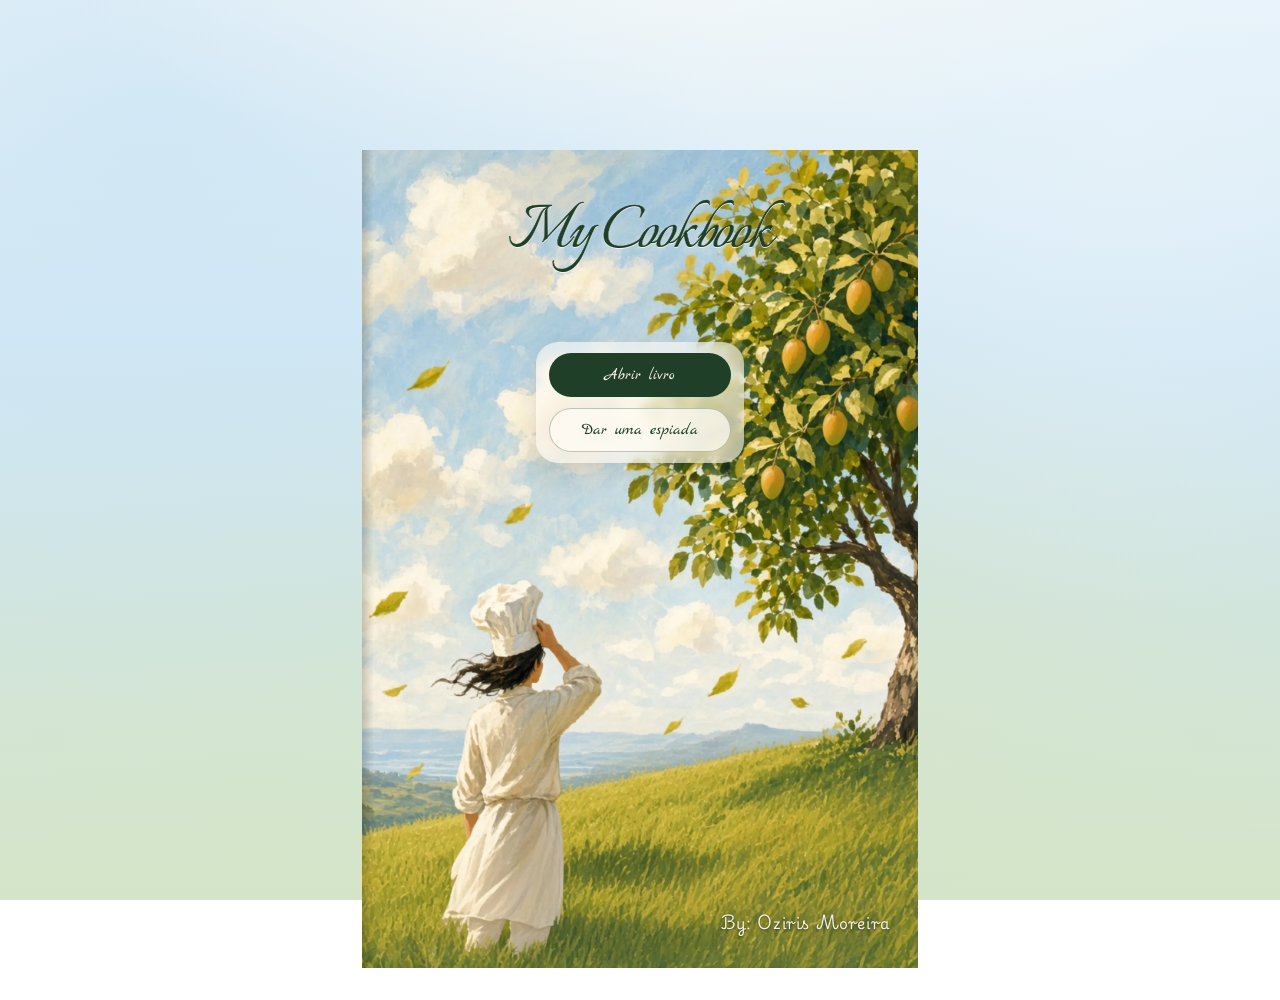
==== commit 0d5c4933: "new fonts" ====
--- a/edit.html
+++ b/edit.html
@@ -8,7 +8,7 @@
     <link rel="preconnect" href="https://fonts.googleapis.com" />
     <link rel="preconnect" href="https://fonts.gstatic.com" crossorigin />
     <link
-      href="https://fonts.googleapis.com/css2?family=Fraunces:opsz,wght@9..144,500;9..144,700&family=Outfit:wght@400;500;600&display=swap"
+      href="https://fonts.googleapis.com/css2?family=Italianno&family=Marck+Script&family=Playwrite+HU:wght@100..400&display=swap"
       rel="stylesheet"
     />
     <link rel="stylesheet" href="css/styles.css" />
@@ -21,7 +21,6 @@
     <main class="page">
       <section class="panel">
         <h1 id="page-title">Nova receita</h1>
-        <p class="hint">Salva direto no seu repositório público do GitHub. Visitantes não veem esta página sem o seu token.</p>
         <p class="status" data-status hidden></p>
         <form id="recipe-form" class="stack">
           <div class="row row--2">
@@ -35,7 +34,7 @@
                 <input type="hidden" id="categoryId" name="categoryId" value="" />
                 <button type="button" class="ingredient-picker__trigger" data-category-trigger data-picker-trigger aria-haspopup="dialog">
                   <span class="ingredient-picker__value is-placeholder">Selecione…</span>
-                  <svg class="ingredient-picker__chevron" width="16" height="16" viewBox="0 0 16 16" fill="none" aria-hidden="true"><path d="M4 6l4 4 4-4" stroke="currentColor" stroke-width="1.5" stroke-linecap="round" stroke-linejoin="round"/></svg>
+                  <svg class="ingredient-picker__chevron" width="16" height="16" viewBox="0 -960 960 960" aria-hidden="true"><path fill="currentColor" d="M480-344 240-584l56-56 184 184 184-184 56 56-240 240Z"/></svg>
                 </button>
               </div>
             </div>
@@ -48,23 +47,23 @@
           <div class="toolbar toolbar--compact">
             <h2 class="toolbar__label">Grupos</h2>
             <button type="button" class="icon-btn" data-add-group aria-label="Adicionar grupo" title="Adicionar grupo">
-              <svg width="20" height="20" viewBox="0 0 20 20" fill="none" aria-hidden="true">
-                <path d="M10 4v12M4 10h12" stroke="currentColor" stroke-width="1.75" stroke-linecap="round"/>
+              <svg width="20" height="20" viewBox="0 -960 960 960" aria-hidden="true">
+                <path fill="currentColor" d="M440-440H200v-80h240v-240h80v240h240v80H520v240h-80v-240Z"/>
               </svg>
             </button>
           </div>
           <div class="stack" data-groups-editor></div>
 
           <div class="actions actions--sticky">
-            <button type="submit" class="btn btn--primary">Salvar receita</button>
-            <button type="button" class="btn btn--danger" data-delete hidden>Excluir receita</button>
-            <a class="btn btn--ghost" href="index.html?home=1">Cancelar</a>
+            <button type="submit" class="icon-btn icon-btn--primary" aria-label="Salvar receita" title="Salvar receita"></button>
+            <button type="button" class="icon-btn icon-btn--danger" data-delete hidden aria-label="Excluir receita" title="Excluir receita"></button>
           </div>
         </form>
       </section>
     </main>
 
     <script src="js/config.js"></script>
+    <script src="js/icons.js"></script>
     <script src="js/github.js"></script>
     <script src="js/auth.js"></script>
     <script src="js/sync.js"></script>
--- a/css/styles.css
+++ b/css/styles.css
@@ -16,8 +16,10 @@
   --radius: 18px;
   --tap-size: 2.75rem;
   --focus-ring: 0 0 0 3px rgba(47, 93, 58, 0.35);
-  --font-display: "Fraunces", Georgia, serif;
-  --font-body: "Outfit", system-ui, sans-serif;
+  --font-brand: "Italianno", cursive;
+  --font-display: "Marck Script", cursive;
+  --font-body: "Playwrite HU", cursive;
+  --ingredient-icon-inset: 0.35rem;
 }
 
 *,
@@ -110,37 +112,138 @@
 }
 
 .brand {
-  font-family: var(--font-display);
-  font-weight: 700;
-  font-size: 1.25rem;
+  font-family: var(--font-brand);
+  font-weight: 400;
+  font-size: 2rem;
+  line-height: 1;
   letter-spacing: -0.02em;
   color: var(--leaf-deep);
+  -webkit-text-stroke: 0.4px currentColor;
+  paint-order: stroke fill;
 }
 
 .site-nav {
-  display: flex;
-  flex-wrap: wrap;
+  position: relative;
+  display: flex;
+  flex-wrap: nowrap;
   gap: 0.25rem;
   align-items: center;
-}
-
-.site-nav .icon-btn {
+  flex-shrink: 0;
+}
+
+.site-nav__menu {
+  display: none;
+  position: absolute;
+  top: calc(100% + 0.4rem);
+  right: 0;
+  z-index: 30;
+  flex-direction: column;
+  flex-wrap: nowrap;
+  gap: 0.15rem;
+  align-items: stretch;
+  min-width: 12.5rem;
+  padding: 0.4rem;
+  border-radius: var(--radius);
+  border: 1px solid rgba(47, 93, 58, 0.14);
+  background: rgba(255, 252, 246, 0.96);
+  box-shadow: 0 12px 28px rgba(28, 36, 28, 0.16);
+  backdrop-filter: blur(10px);
+  -webkit-backdrop-filter: blur(10px);
+}
+
+.site-nav__menu.is-open {
+  display: flex;
+}
+
+.site-nav__item {
+  display: flex;
+  align-items: center;
+  gap: 0.65rem;
+  width: 100%;
+  min-height: var(--tap-size);
+  padding: 0 0.75rem 0 0.55rem;
+  border: 0;
+  border-radius: 12px;
+  background: transparent;
   color: var(--muted);
-}
-
-.site-nav .icon-btn.is-active,
-.site-nav .icon-btn:hover {
+  font: inherit;
+  font-family: var(--font-display);
+  font-size: 0.95rem;
+  text-align: left;
+  text-decoration: none;
+  cursor: pointer;
+  transition: background 0.15s ease, color 0.15s ease;
+}
+
+.site-nav__item svg {
+  flex-shrink: 0;
+}
+
+.site-nav__label {
+  flex: 1;
+  min-width: 0;
+  line-height: 1.2;
+}
+
+.site-nav .icon-btn,
+.site-nav__item {
+  color: var(--muted);
+}
+
+.site-nav .icon-btn:hover,
+.site-nav__item.is-active,
+.site-nav__item:hover {
   color: var(--leaf-deep);
   background: rgba(31, 63, 40, 0.08);
 }
 
-.site-nav .icon-btn.is-active {
+.site-nav__item.is-active {
   background: rgba(31, 63, 40, 0.12);
 }
 
-.site-nav .icon-btn.is-syncing {
+.site-nav__item.is-syncing {
   opacity: 0.65;
   pointer-events: none;
+}
+
+@media (min-width: 800px) {
+  .site-nav__menu-toggle {
+    display: none;
+  }
+
+  .site-nav__menu {
+    display: flex;
+    flex-direction: row;
+    align-items: center;
+    position: static;
+    top: auto;
+    right: auto;
+    z-index: auto;
+    min-width: 0;
+    padding: 0;
+    border: 0;
+    border-radius: 0;
+    background: transparent;
+    box-shadow: none;
+    backdrop-filter: none;
+    -webkit-backdrop-filter: none;
+    gap: 0.25rem;
+  }
+
+  .site-nav__label {
+    display: none;
+  }
+
+  .site-nav__item {
+    justify-content: center;
+    width: var(--tap-size);
+    height: var(--tap-size);
+    min-width: var(--tap-size);
+    min-height: var(--tap-size);
+    padding: 0;
+    border-radius: 999px;
+    gap: 0;
+  }
 }
 
 .page {
@@ -296,7 +399,9 @@
   width: 52px;
   height: 52px;
   border-radius: 12px;
-  object-fit: cover;
+  object-fit: contain;
+  object-position: center;
+  padding: var(--ingredient-icon-inset);
   background: #e7dfd0;
 }
 
@@ -424,6 +529,13 @@
   background: rgba(28, 36, 28, 0.06);
 }
 
+[data-ingredient-image] .image-drop__img,
+[data-create-image] .image-drop__img {
+  object-fit: contain;
+  object-position: center;
+  padding: var(--ingredient-icon-inset);
+}
+
 .image-drop__remove {
   flex-shrink: 0;
 }
@@ -443,6 +555,7 @@
 }
 
 .btn[hidden],
+.icon-btn[hidden],
 [data-edit][hidden] {
   display: none !important;
 }
@@ -772,14 +885,98 @@
 .catalog-card img {
   width: 100%;
   aspect-ratio: 1;
-  object-fit: cover;
+  object-fit: contain;
+  object-position: center;
+  padding: var(--ingredient-icon-inset);
   background: #e7dfd0;
 }
 
 .catalog-card__body {
   padding: 0.75rem;
-  display: grid;
+  display: flex;
+  align-items: center;
+  justify-content: space-between;
   gap: 0.5rem;
+}
+
+.catalog-card__meta {
+  min-width: 0;
+  flex: 1;
+  display: grid;
+  gap: 0.15rem;
+}
+
+.catalog-card__meta strong {
+  overflow: hidden;
+  text-overflow: ellipsis;
+  white-space: nowrap;
+}
+
+.catalog-card__actions {
+  display: flex;
+  flex-shrink: 0;
+  align-items: center;
+  gap: 0.1rem;
+}
+
+.catalog-card.is-editing {
+  border-color: var(--leaf);
+  box-shadow: 0 0 0 1px rgba(47, 93, 58, 0.18);
+}
+
+.catalog-card.is-editing .catalog-card__body {
+  align-items: flex-start;
+}
+
+.catalog-card.is-editing .catalog-card__meta {
+  gap: 0.45rem;
+}
+
+.catalog-card.is-editing .catalog-card__meta .field {
+  margin: 0;
+}
+
+.catalog-card.is-editing .catalog-card__meta input {
+  width: 100%;
+  min-height: var(--tap-size);
+}
+
+.catalog-card__image-edit {
+  padding: 0.65rem 0.65rem 0;
+}
+
+.catalog-card.is-editing .image-drop {
+  min-height: 4.25rem;
+  padding: 0.55rem;
+}
+
+.catalog-card.is-editing .image-drop__img {
+  width: 56px;
+  height: 56px;
+  max-width: 56px;
+  object-fit: contain;
+  object-position: center;
+  padding: var(--ingredient-icon-inset);
+}
+
+.catalog-card.is-editing .image-drop__empty {
+  font-size: 0.85rem;
+}
+
+.catalog-add {
+  margin: 0.35rem 0 0.85rem;
+  padding: 0.85rem;
+  border: 1px solid var(--line);
+  border-radius: 14px;
+  background: #fffdf8;
+  box-shadow: 0 0 0 1px rgba(47, 93, 58, 0.12);
+}
+
+.catalog-add__actions {
+  display: flex;
+  flex-wrap: wrap;
+  justify-content: flex-end;
+  gap: 0.25rem;
 }
 
 .icon-btn,
@@ -801,6 +998,25 @@
 .icon-btn:hover {
   background: rgba(31, 63, 40, 0.08);
   color: var(--leaf-deep);
+}
+
+.icon-btn--primary {
+  background: var(--leaf);
+  color: #fff;
+}
+
+.icon-btn--primary:hover {
+  background: var(--leaf-deep);
+  color: #fff;
+}
+
+.icon-btn--danger {
+  color: #8b2e2e;
+}
+
+.icon-btn--danger:hover {
+  background: rgba(139, 46, 46, 0.12);
+  color: #6f1f1f;
 }
 
 .book__page--cover,
@@ -884,15 +1100,17 @@
 }
 
 .book-cover__title {
-  font-family: var(--font-display);
-  font-size: clamp(2.4rem, 8vw, 3.4rem);
-  font-weight: 700;
+  font-family: var(--font-brand);
+  font-size: clamp(3.2rem, 11vw, 4.6rem);
+  font-weight: 400;
   line-height: 1.05;
   margin: 0;
   letter-spacing: -0.03em;
   text-align: center;
   color: var(--leaf-deep);
   white-space: nowrap;
+  -webkit-text-stroke: 0.55px currentColor;
+  paint-order: stroke fill;
   text-shadow:
     0 1px 0 rgba(255, 252, 246, 0.85),
     0 2px 10px rgba(255, 252, 246, 0.55);
@@ -902,6 +1120,10 @@
 .book-cover__cook {
   display: grid;
   gap: 0.65rem;
+}
+
+.book-cover .btn {
+  font-family: var(--font-display);
 }
 
 .book-cover .btn--primary {
@@ -928,6 +1150,7 @@
 }
 
 .book-cover .field input {
+  font-family: var(--font-display);
   background: rgba(255, 252, 246, 0.85);
   border-color: rgba(31, 63, 40, 0.22);
   color: var(--ink);
@@ -1001,15 +1224,6 @@
 }
 
 /* —— Book shell —— */
-body.is-reading .site-nav,
-body.is-shopping .site-nav,
-body.is-editing .site-nav,
-body.is-managing .site-nav,
-body.is-standalone-form .site-nav {
-  visibility: hidden;
-  pointer-events: none;
-}
-
 .page-chrome {
   display: flex;
   align-items: center;
@@ -1184,21 +1398,10 @@
 }
 
 .book-filter__option {
-  display: flex;
-  align-items: center;
-  gap: 0.55rem;
   min-height: var(--tap-size);
   padding: 0.2rem 0.15rem;
   font-size: 0.95rem;
-  cursor: pointer;
   border-radius: 10px;
-}
-
-.book-filter__option input {
-  width: 1.1rem;
-  height: 1.1rem;
-  accent-color: var(--leaf);
-  flex-shrink: 0;
 }
 
 .book-filter__empty {
@@ -2056,8 +2259,12 @@
 .shopping-row__icon {
   width: 40px;
   height: 40px;
+  border-radius: 8px;
   object-fit: contain;
+  object-position: center;
+  padding: var(--ingredient-icon-inset);
   max-width: 100%;
+  background: #e7dfd0;
 }
 
 .shopping-row__meta {
@@ -2088,7 +2295,8 @@
   justify-content: center;
 }
 
-.shopping-check__mark {
+.shopping-check__mark,
+.shopping-check__icon {
   display: block;
   flex-shrink: 0;
 }
@@ -2108,33 +2316,6 @@
   height: 1px;
   opacity: 0;
   pointer-events: none;
-}
-
-.shopping-check__box {
-  width: 1.35rem;
-  height: 1.35rem;
-  border: 1.75px solid var(--leaf);
-  border-radius: 4px;
-  background: #fff;
-  flex-shrink: 0;
-  position: relative;
-}
-
-.shopping-check input:checked + .shopping-check__box {
-  border-color: #1f8f4e;
-  background: #1f8f4e;
-}
-
-.shopping-check input:checked + .shopping-check__box::after {
-  content: "";
-  position: absolute;
-  left: 0.28rem;
-  top: 0.05rem;
-  width: 0.4rem;
-  height: 0.75rem;
-  border: solid #fff;
-  border-width: 0 2.5px 2.5px 0;
-  transform: rotate(45deg);
 }
 
 .shopping-check--all {
@@ -2282,12 +2463,16 @@
 .shopping-catalog-item img {
   width: 40px;
   height: 40px;
+  border-radius: 8px;
   object-fit: contain;
+  object-position: center;
+  padding: var(--ingredient-icon-inset);
   max-width: 100%;
+  background: #e7dfd0;
 }
 
 .shopping-recipe-line {
-  grid-template-columns: auto auto 36px minmax(0, 1fr);
+  grid-template-columns: auto 36px minmax(0, 1fr) auto;
   padding: 0.45rem 0.35rem;
   border-radius: 10px;
 }
@@ -2299,8 +2484,12 @@
 .shopping-recipe-line img {
   width: 36px;
   height: 36px;
+  border-radius: 8px;
   object-fit: contain;
+  object-position: center;
+  padding: var(--ingredient-icon-inset);
   max-width: 100%;
+  background: #e7dfd0;
 }
 
 .shopping-recipe-line__qty {
